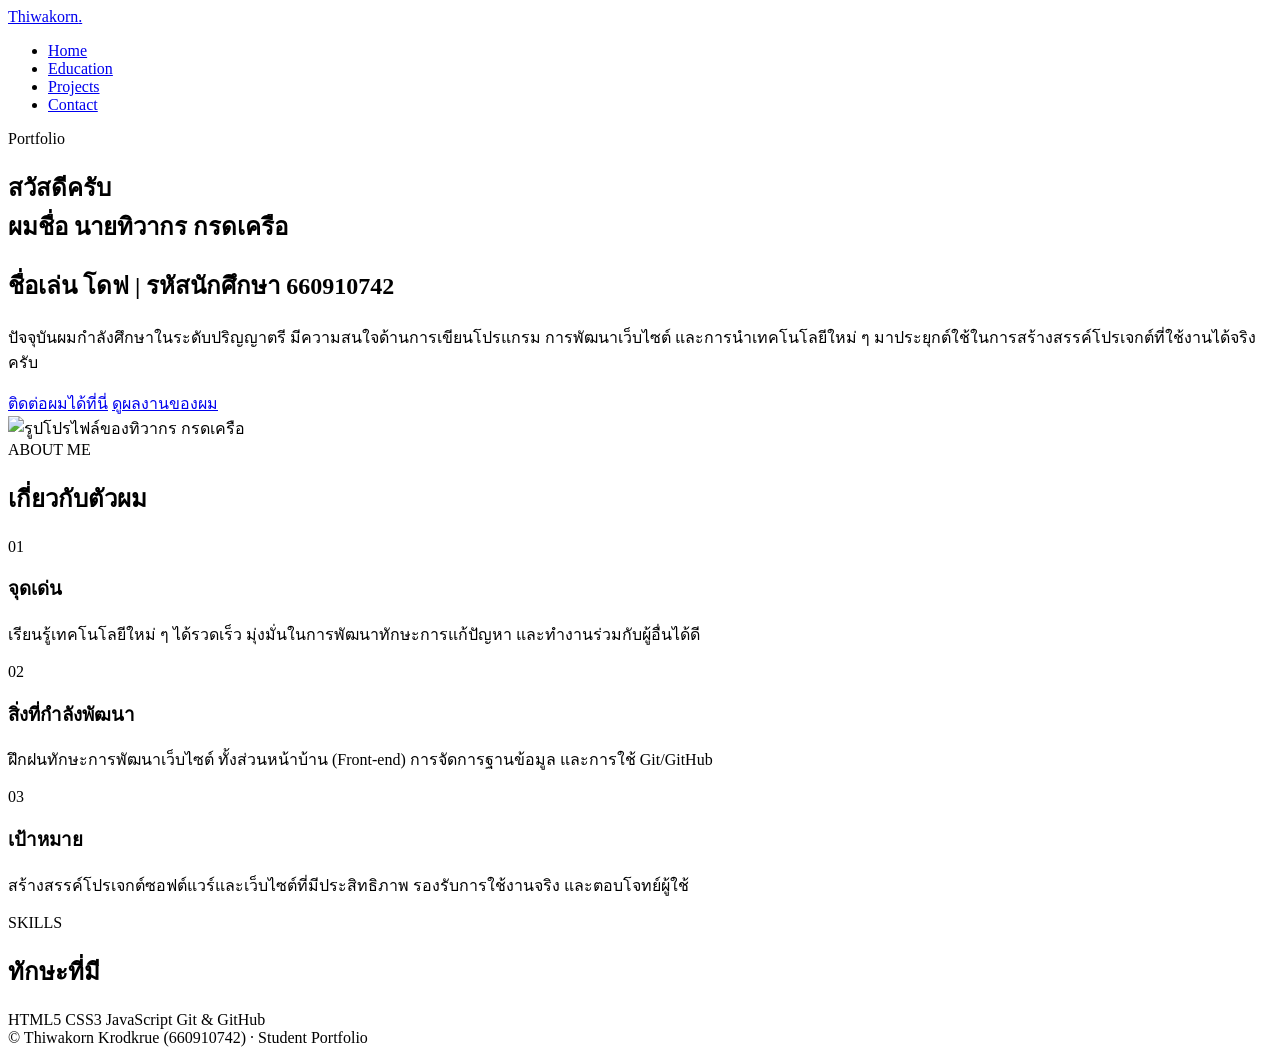
==== index.html @ 849214b8 "Add files via upload" ====
<!DOCTYPE html>
<html lang="th">
<head>
    <meta charset="UTF-8">
    <meta name="viewport" content="width=device-width, initial-scale=1.0">
    <title>Thiwakorn | Home</title>
    <link rel="stylesheet" href="style.css">
</head>
<body>
    <nav class="navbar">
        <div class="nav-inner">
            <a class="logo" href="index.html">Thiwakorn<span>.</span></a>
            <ul class="nav-links">
                <li><a class="active" href="index.html">Home</a></li>
                <li><a href="education.html">Education</a></li>
                <li><a href="projects.html">Projects</a></li>
                <li><a href="contact.html">Contact</a></li>
            </ul>
        </div>
    </nav>

    <main>
        <section class="hero container">
            <div>
                <div class="eyebrow">Portfolio</div>
                <h1>สวัสดีครับ<br>ผมชื่อ <span>นายทิวากร กรดเครือ</span></h1>
                <h2>ชื่อเล่น โดฟ | รหัสนักศึกษา 660910742</h2>
                <p>ปัจจุบันผมกำลังศึกษาในระดับปริญญาตรี มีความสนใจด้านการเขียนโปรแกรม การพัฒนาเว็บไซต์ และการนำเทคโนโลยีใหม่ ๆ มาประยุกต์ใช้ในการสร้างสรรค์โปรเจกต์ที่ใช้งานได้จริงครับ</p>
                <div class="buttons">
                    <a class="btn primary" href="contact.html">ติดต่อผมได้ที่นี่</a>
                    <a class="btn" href="projects.html">ดูผลงานของผม</a>
                </div>
            </div>
            <div class="profile-wrap">
                <img class="profile" src="images/profile.jpg" alt="รูปโปรไฟล์ของทิวากร กรดเครือ">
            </div>
        </section>

        <section class="section alt">
            <div class="container">
                <div class="section-title">
                    <div class="small">ABOUT ME</div>
                    <h2>เกี่ยวกับตัวผม</h2>
                </div>
                <div class="grid-3">
                    <div class="card">
                        <div class="icon">01</div>
                        <h3>จุดเด่น</h3>
                        <p>เรียนรู้เทคโนโลยีใหม่ ๆ ได้รวดเร็ว มุ่งมั่นในการพัฒนาทักษะการแก้ปัญหา และทำงานร่วมกับผู้อื่นได้ดี</p>
                    </div>
                    <div class="card">
                        <div class="icon">02</div>
                        <h3>สิ่งที่กำลังพัฒนา</h3>
                        <p>ฝึกฝนทักษะการพัฒนาเว็บไซต์ ทั้งส่วนหน้าบ้าน (Front-end) การจัดการฐานข้อมูล และการใช้ Git/GitHub</p>
                    </div>
                    <div class="card">
                        <div class="icon">03</div>
                        <h3>เป้าหมาย</h3>
                        <p>สร้างสรรค์โปรเจกต์ซอฟต์แวร์และเว็บไซต์ที่มีประสิทธิภาพ รองรับการใช้งานจริง และตอบโจทย์ผู้ใช้</p>
                    </div>
                </div>
            </div>
        </section>

        <section class="section">
            <div class="container">
                <div class="section-title">
                    <div class="small">SKILLS</div>
                    <h2>ทักษะที่มี</h2>
                </div>
                <div class="skill-list">
                    <span class="skill">HTML5</span>
                    <span class="skill">CSS3</span>
                    <span class="skill">JavaScript</span>
                    <span class="skill">Git & GitHub</span>
                </div>
            </div>
        </section>
    </main>

    <footer>© Thiwakorn Krodkrue (660910742) · Student Portfolio</footer>
</body>
</html>
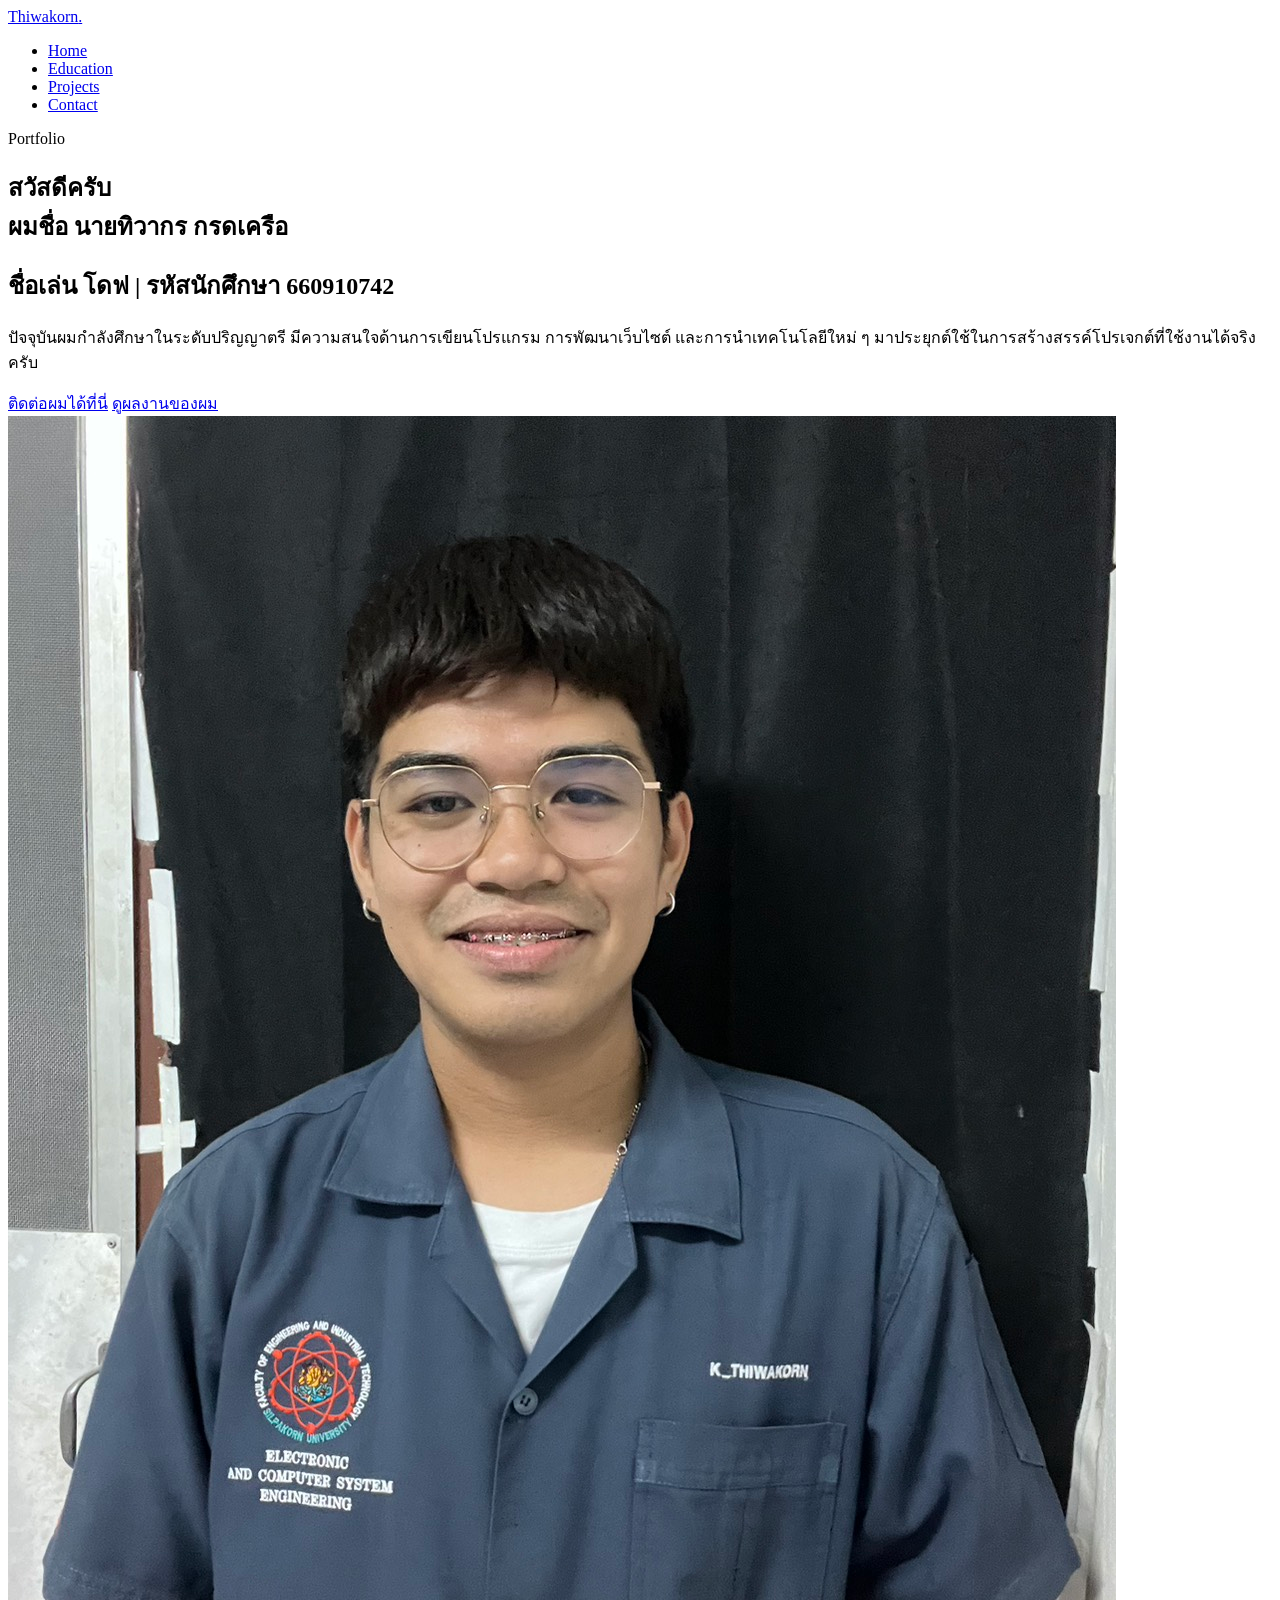
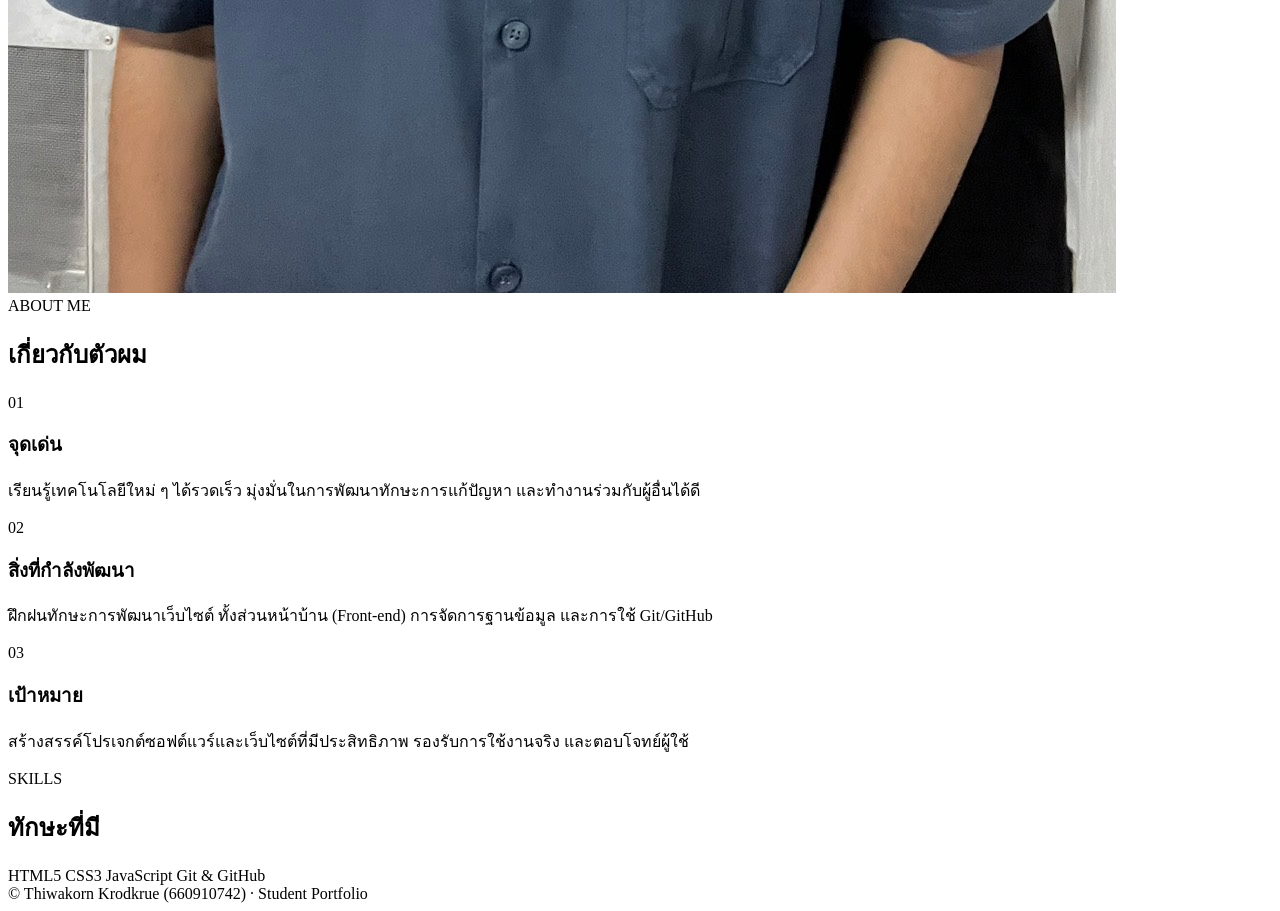
==== commit 9c39a0e2: "Update index.html" ====
--- a/index.html
+++ b/index.html
@@ -32,7 +32,7 @@
                 </div>
             </div>
             <div class="profile-wrap">
-                <img class="profile" src="images/profile.jpg" alt="รูปโปรไฟล์ของทิวากร กรดเครือ">
+                <img class="profile" src="S__27811843.jpg" alt="รูปโปรไฟล์ของทิวากร กรดเครือ">
             </div>
         </section>
 
@@ -80,4 +80,4 @@
 
     <footer>© Thiwakorn Krodkrue (660910742) · Student Portfolio</footer>
 </body>
-</html>+</html>
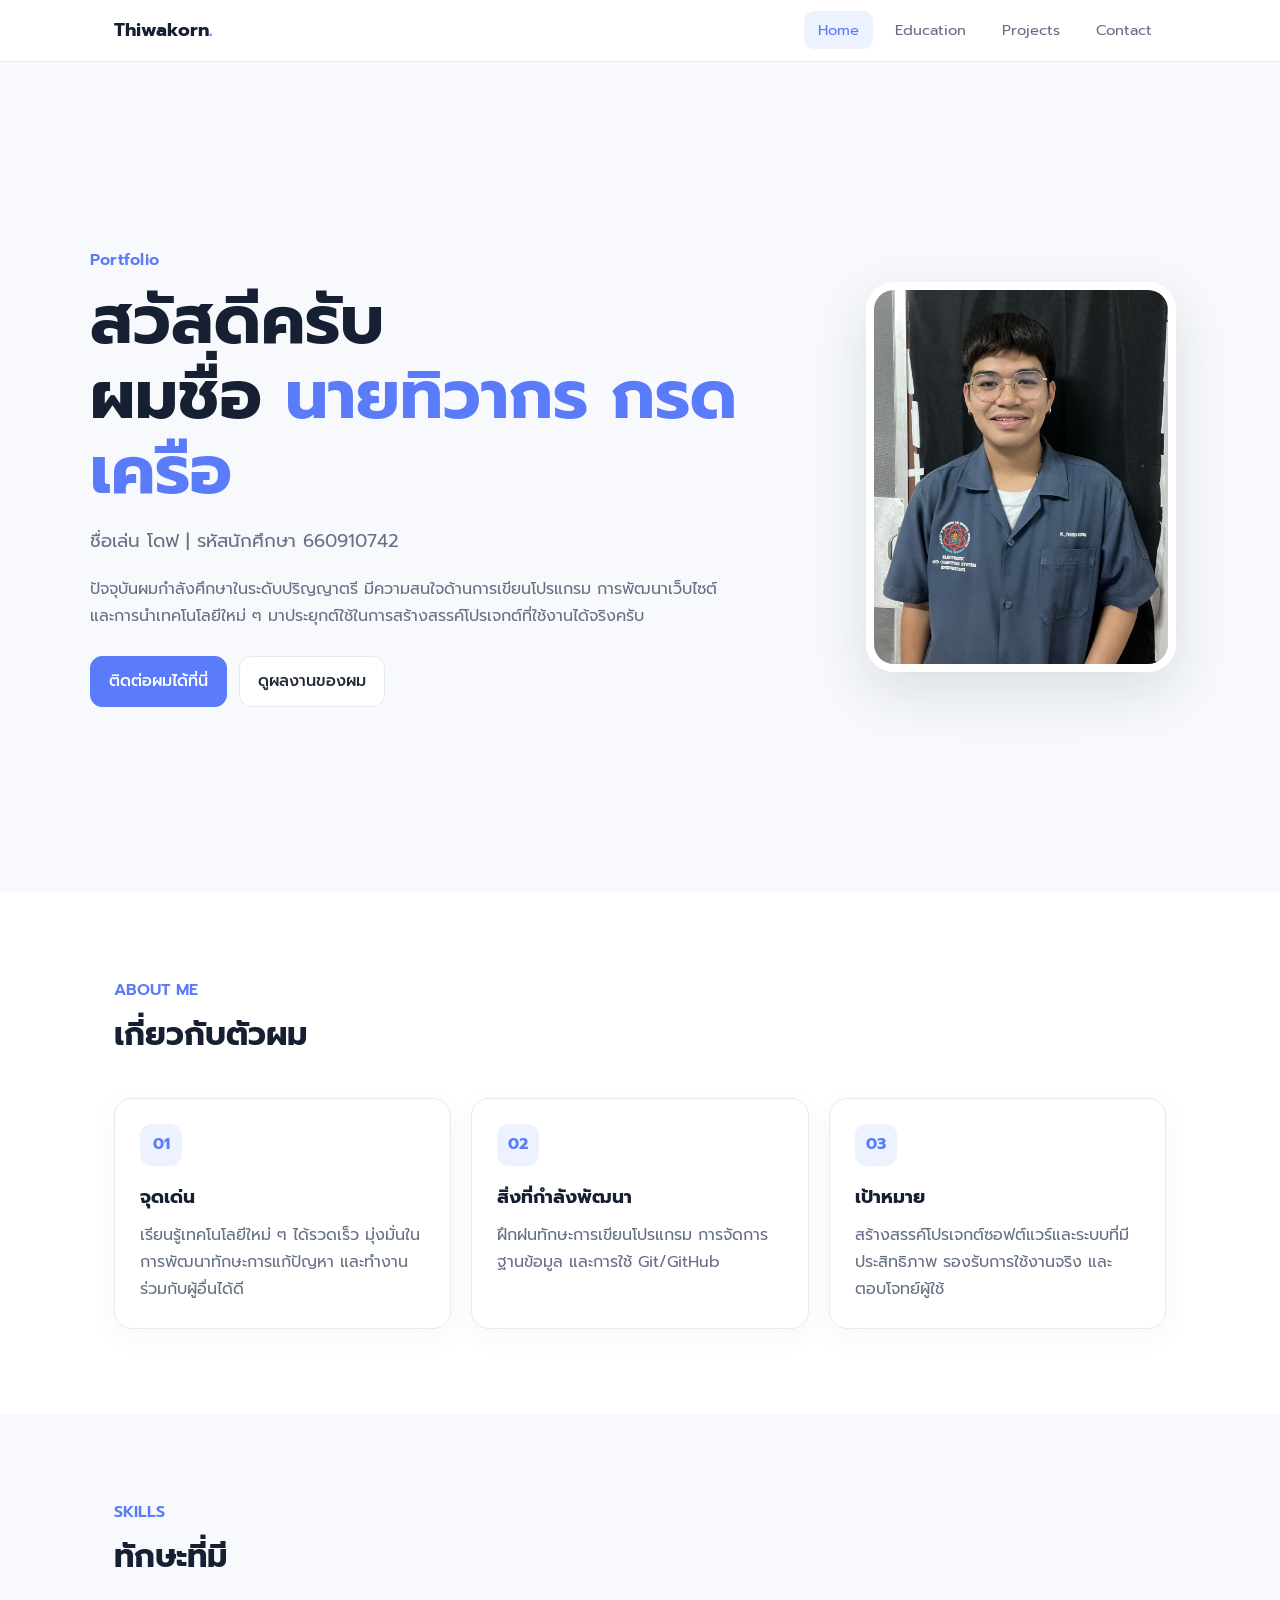
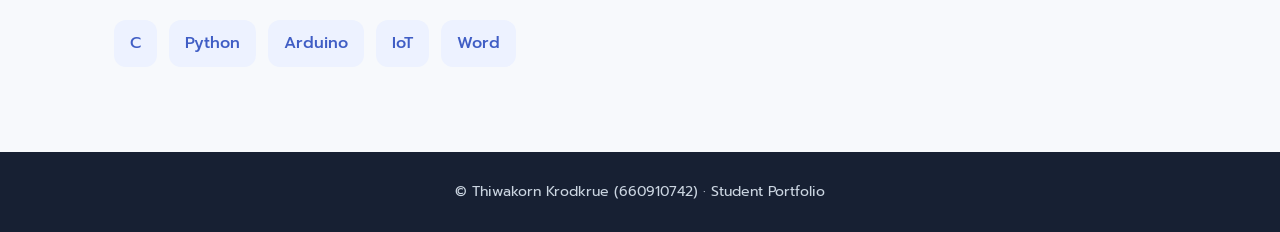
==== commit a9128b42: "Update index.html" ====
--- a/index.html
+++ b/index.html
@@ -51,12 +51,12 @@
                     <div class="card">
                         <div class="icon">02</div>
                         <h3>สิ่งที่กำลังพัฒนา</h3>
-                        <p>ฝึกฝนทักษะการพัฒนาเว็บไซต์ ทั้งส่วนหน้าบ้าน (Front-end) การจัดการฐานข้อมูล และการใช้ Git/GitHub</p>
+                        <p>ฝึกฝนทักษะการเขียนโปรแกรม การจัดการฐานข้อมูล และการใช้ Git/GitHub</p>
                     </div>
                     <div class="card">
                         <div class="icon">03</div>
                         <h3>เป้าหมาย</h3>
-                        <p>สร้างสรรค์โปรเจกต์ซอฟต์แวร์และเว็บไซต์ที่มีประสิทธิภาพ รองรับการใช้งานจริง และตอบโจทย์ผู้ใช้</p>
+                        <p>สร้างสรรค์โปรเจกต์ซอฟต์แวร์และระบบที่มีประสิทธิภาพ รองรับการใช้งานจริง และตอบโจทย์ผู้ใช้</p>
                     </div>
                 </div>
             </div>
@@ -69,10 +69,11 @@
                     <h2>ทักษะที่มี</h2>
                 </div>
                 <div class="skill-list">
-                    <span class="skill">HTML5</span>
-                    <span class="skill">CSS3</span>
-                    <span class="skill">JavaScript</span>
-                    <span class="skill">Git & GitHub</span>
+                    <span class="skill">C</span>
+                    <span class="skill">Python</span>
+                    <span class="skill">Arduino</span>
+                    <span class="skill">IoT</span>
+                    <span class="skill">Word</span>
                 </div>
             </div>
         </section>
--- a/style.css
+++ b/style.css
@@ -0,0 +1,147 @@
+@import url('https://fonts.googleapis.com/css2?family=Prompt:wght@300;400;500;600;700&display=swap');
+
+:root{
+  --bg:#f7f9fc;
+  --card:#ffffff;
+  --text:#1f2937;
+  --muted:#667085;
+  --line:#e5eaf1;
+  --accent:#5b7cfa;
+  --accent-soft:#edf2ff;
+  --dark:#172033;
+}
+
+*{box-sizing:border-box;margin:0;padding:0}
+html{scroll-behavior:smooth}
+body{
+  font-family:'Prompt',sans-serif;
+  background:var(--bg);
+  color:var(--text);
+  line-height:1.7;
+}
+a{text-decoration:none;color:inherit}
+img{max-width:100%;display:block}
+
+.navbar{
+  position:sticky;top:0;z-index:10;
+  background:rgba(255,255,255,.92);
+  backdrop-filter:blur(12px);
+  border-bottom:1px solid var(--line);
+}
+.nav-inner{
+  max-width:1100px;margin:auto;padding:15px 24px;
+  display:flex;align-items:center;justify-content:space-between;
+}
+.logo{font-size:1.15rem;font-weight:700;color:var(--dark)}
+.logo span{color:var(--accent)}
+.nav-links{display:flex;gap:8px;list-style:none;flex-wrap:wrap}
+.nav-links a{
+  padding:8px 14px;border-radius:10px;color:var(--muted);
+  font-size:.92rem;transition:.2s;
+}
+.nav-links a:hover,.nav-links a.active{background:var(--accent-soft);color:var(--accent)}
+
+.container{max-width:1100px;margin:auto;padding:0 24px}
+.hero{
+  min-height:calc(100vh - 70px);
+  display:grid;grid-template-columns:1.35fr .65fr;
+  gap:60px;align-items:center;padding:70px 0;
+}
+.eyebrow{
+  color:var(--accent);font-weight:600;letter-spacing:.5px;margin-bottom:8px;
+}
+.hero h1{font-size:clamp(2.2rem,6vw,4.2rem);line-height:1.12;color:var(--dark)}
+.hero h1 span{color:var(--accent)}
+.hero h2{font-size:1.15rem;font-weight:400;color:var(--muted);margin:18px 0}
+.hero p{color:var(--muted);max-width:650px}
+.buttons{display:flex;gap:12px;margin-top:26px;flex-wrap:wrap}
+.btn{
+  display:inline-flex;align-items:center;justify-content:center;
+  padding:11px 18px;border-radius:12px;font-weight:500;
+  border:1px solid var(--line);background:#fff;
+}
+.btn.primary{background:var(--accent);color:#fff;border-color:var(--accent)}
+.btn:hover{transform:translateY(-1px)}
+
+.profile-wrap{display:flex;justify-content:center}
+.profile{
+  width:310px;height:390px;object-fit:cover;
+  border-radius:28px;
+  border:8px solid #fff;
+  box-shadow:0 20px 55px rgba(31,41,55,.13);
+}
+
+.section{padding:85px 0}
+.section.alt{background:#fff}
+.section-title{margin-bottom:35px}
+.section-title .small{color:var(--accent);font-weight:600}
+.section-title h2{font-size:2rem;color:var(--dark);margin-top:4px}
+
+.grid-3{display:grid;grid-template-columns:repeat(3,1fr);gap:20px}
+.grid-2{display:grid;grid-template-columns:repeat(2,1fr);gap:20px}
+.card{
+  background:var(--card);border:1px solid var(--line);border-radius:18px;
+  padding:25px;box-shadow:0 8px 30px rgba(31,41,55,.04);
+}
+.card h3{margin-bottom:8px;color:var(--dark)}
+.card p{color:var(--muted)}
+.icon{
+  width:42px;height:42px;border-radius:12px;background:var(--accent-soft);
+  color:var(--accent);display:grid;place-items:center;margin-bottom:16px;font-weight:700;
+}
+.tags{display:flex;gap:8px;flex-wrap:wrap;margin-top:16px}
+.tag{
+  background:#f1f4f8;border:1px solid var(--line);padding:4px 10px;
+  border-radius:999px;font-size:.82rem;color:#4b5563;
+}
+
+.skill-list{display:flex;gap:12px;flex-wrap:wrap}
+.skill{
+  padding:10px 16px;border-radius:12px;background:var(--accent-soft);
+  color:#405ec5;font-weight:500;
+}
+.timeline{display:grid;gap:18px}
+.timeline-item{
+  position:relative;padding:22px 24px 22px 28px;
+  border-left:3px solid var(--accent);background:#fff;
+  border-radius:0 16px 16px 0;border-top:1px solid var(--line);
+  border-right:1px solid var(--line);border-bottom:1px solid var(--line);
+}
+.timeline-item .date{color:var(--accent);font-size:.88rem;font-weight:600}
+.timeline-item h3{margin:3px 0}
+.timeline-item p{color:var(--muted)}
+
+.project-card{overflow:hidden;padding:0}
+.project-content{padding:24px}
+.project-number{
+  height:150px;background:linear-gradient(135deg,#eef2ff,#f8fbff);
+  display:grid;place-items:center;color:var(--accent);font-size:2.5rem;font-weight:700;
+}
+.project-content h3{margin-bottom:8px}
+.project-content p{font-size:.94rem}
+
+.contact-box{
+  display:grid;grid-template-columns:1fr 1fr;gap:20px;
+}
+.contact-item{
+  padding:20px;border:1px solid var(--line);border-radius:15px;background:#fff;
+}
+.contact-item .label{font-size:.82rem;color:var(--muted)}
+.contact-item .value{font-weight:500;margin-top:3px;word-break:break-word}
+
+footer{
+  text-align:center;padding:28px 24px;background:var(--dark);color:#cbd5e1;
+  font-size:.88rem;
+}
+
+@media(max-width:800px){
+  .hero{grid-template-columns:1fr;text-align:center;gap:35px;padding:55px 0}
+  .hero p{margin:auto}
+  .buttons{justify-content:center}
+  .profile-wrap{order:-1}
+  .profile{width:230px;height:290px}
+  .grid-3,.grid-2,.contact-box{grid-template-columns:1fr}
+  .nav-inner{align-items:flex-start;gap:10px;flex-direction:column}
+  .nav-links{width:100%;justify-content:center}
+  .section{padding:65px 0}
+}
